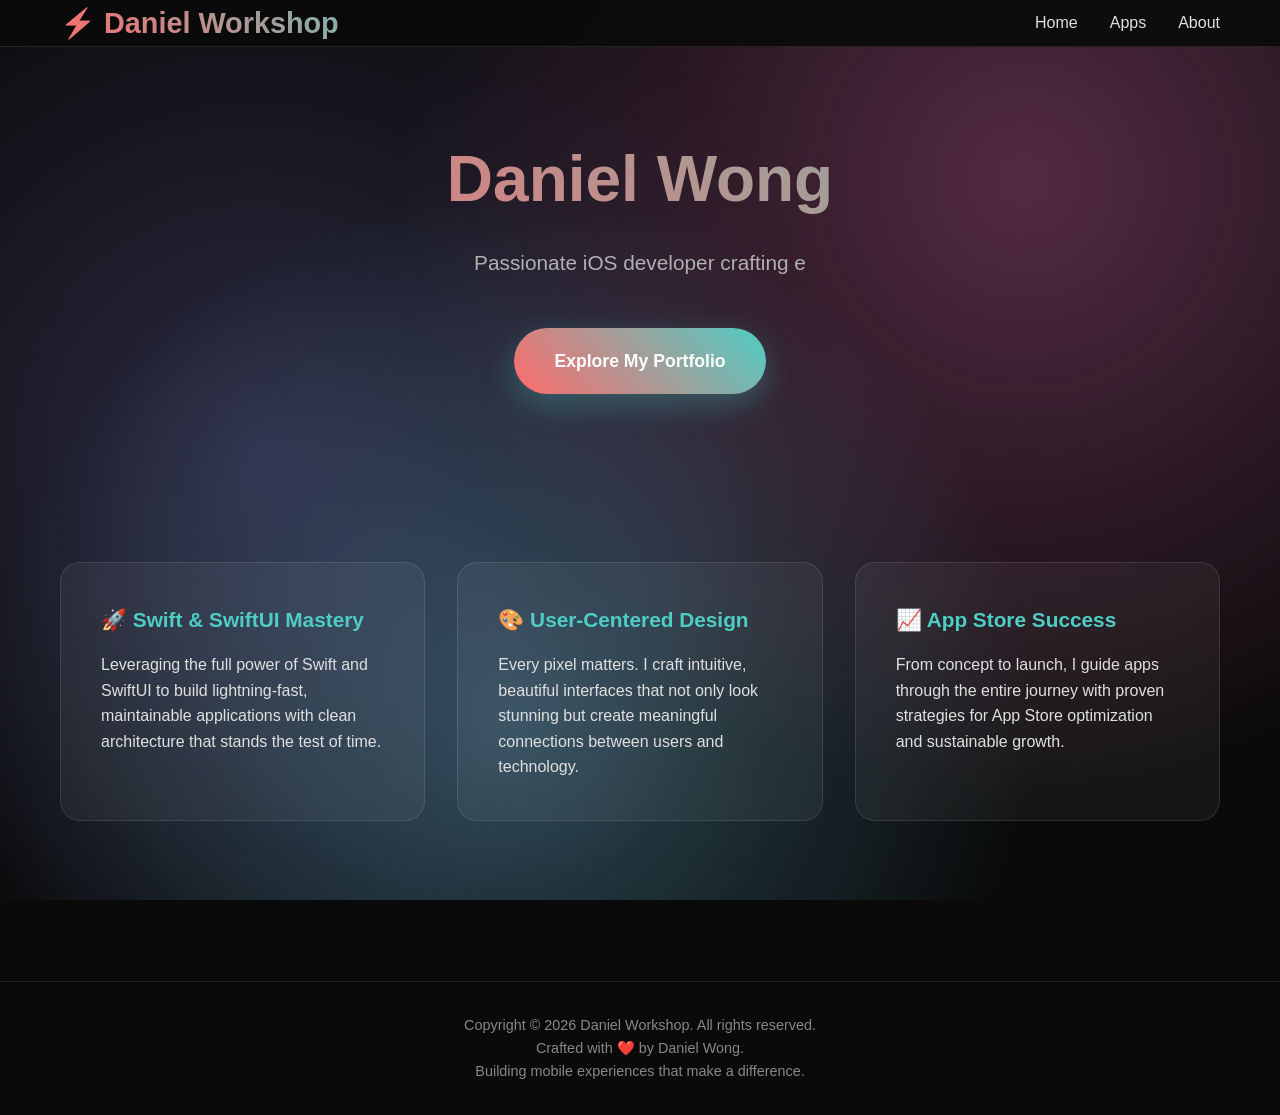
==== index.html @ 65a8390e "Minor changed." ====
<!DOCTYPE html>
<html lang="en">
<head>
    <meta charset="UTF-8">
    <meta name="viewport" content="width=device-width, initial-scale=1.0">
    <title>Welcome to Daniel Workshop</title>
    <meta name="description" content="Daniel Wong - Professional iOS Developer at Daniel Workshop. Creating innovative mobile applications with passion and precision. View my portfolio and get in touch for your next iOS project.">
    
    <style>
        * {
            margin: 0;
            padding: 0;
            box-sizing: border-box;
        }

        body {
            font-family: -apple-system, BlinkMacSystemFont, 'Segoe UI', Roboto, sans-serif;
            line-height: 1.6;
            color: #e0e0e0;
            background: #0a0a0a;
            overflow-x: hidden;
        }

        /* Animated background particles */
        .bg-animation {
            position: fixed;
            top: 0;
            left: 0;
            width: 100%;
            height: 100%;
            z-index: -1;
            background: radial-gradient(circle at 20% 50%, rgba(120, 119, 198, 0.3) 0%, transparent 50%),
                        radial-gradient(circle at 80% 20%, rgba(255, 119, 198, 0.3) 0%, transparent 50%),
                        radial-gradient(circle at 40% 80%, rgba(120, 219, 255, 0.3) 0%, transparent 50%);
            animation: float 6s ease-in-out infinite;
        }

        @keyframes float {
            0%, 100% { transform: translateY(0px); }
            50% { transform: translateY(-20px); }
        }

        .container {
            max-width: 1200px;
            margin: 0 auto;
            padding: 0 20px;
        }

        /* Header */
        header {
            background: rgba(10, 10, 10, 0.9);
            backdrop-filter: blur(20px);
            border-bottom: 1px solid rgba(255, 255, 255, 0.1);
            position: fixed;
            width: 100%;
            top: 0;
            z-index: 1000;
        }

        nav {
            display: flex;
            justify-content: space-between;
            align-items: center;
            padding: 1rem 0;
        }

        .logo {
            font-size: 1.8rem;
            font-weight: bold;
            background: linear-gradient(45deg, #ff6b6b, #4ecdc4, #45b7d1);
            background-size: 300%;
            background-clip: text;
            -webkit-text-fill-color: transparent;
            animation: gradient 3s ease infinite;
        }

        @keyframes gradient {
            0%, 100% { background-position: 0% 50%; }
            50% { background-position: 100% 50%; }
        }

        .nav-menu {
            display: flex;
            list-style: none;
            gap: 2rem;
        }

        .nav-menu a {
            text-decoration: none;
            color: #e0e0e0;
            font-weight: 500;
            position: relative;
            transition: all 0.3s ease;
        }

        .nav-menu a::after {
            content: '';
            position: absolute;
            bottom: -5px;
            left: 0;
            width: 0;
            height: 2px;
            background: linear-gradient(45deg, #ff6b6b, #4ecdc4);
            transition: width 0.3s ease;
        }

        .nav-menu a:hover::after {
            width: 100%;
        }

        .nav-menu a:hover {
            color: #4ecdc4;
            transform: translateY(-2px);
        }

        /* Main content */
        main {
            margin-top: 80px;
            min-height: calc(100vh - 80px);
        }

        .page {
            display: none;
            padding: 2rem 0;
        }

        .page.active {
            display: block;
            animation: fadeIn 0.6s ease-in-out;
        }

        @keyframes fadeIn {
            from { opacity: 0; transform: translateY(20px); }
            to { opacity: 1; transform: translateY(0); }
        }

        /* Home page */
        .hero {
            text-align: center;
            padding: 6rem 0;
            position: relative;
        }

        .hero h1 {
            font-size: 4rem;
            margin-bottom: 1rem;
            background: linear-gradient(45deg, #ff6b6b, #4ecdc4, #45b7d1, #96ceb4);
            background-size: 400%;
            background-clip: text;
            -webkit-text-fill-color: transparent;
            animation: gradient 4s ease infinite;
        }

        .hero p {
            font-size: 1.3rem;
            margin-bottom: 3rem;
            color: #b0b0b0;
            max-width: 600px;
            margin-left: auto;
            margin-right: auto;
        }

        .cta-button {
            display: inline-block;
            background: linear-gradient(45deg, #ff6b6b, #4ecdc4);
            color: white;
            padding: 1.2rem 2.5rem;
            text-decoration: none;
            border-radius: 50px;
            font-weight: bold;
            font-size: 1.1rem;
            transition: all 0.4s ease;
            box-shadow: 0 10px 30px rgba(78, 205, 196, 0.3);
            position: relative;
            overflow: hidden;
        }

        .cta-button::before {
            content: '';
            position: absolute;
            top: 0;
            left: -100%;
            width: 100%;
            height: 100%;
            background: linear-gradient(90deg, transparent, rgba(255, 255, 255, 0.2), transparent);
            transition: left 0.6s ease;
        }

        .cta-button:hover::before {
            left: 100%;
        }

        .cta-button:hover {
            transform: translateY(-3px);
            box-shadow: 0 15px 40px rgba(78, 205, 196, 0.4);
        }

        /* Cards */
        .card-grid {
            display: grid;
            grid-template-columns: repeat(auto-fit, minmax(320px, 1fr));
            gap: 2rem;
            margin: 4rem 0;
        }

        .card {
            background: rgba(255, 255, 255, 0.05);
            backdrop-filter: blur(10px);
            border: 1px solid rgba(255, 255, 255, 0.1);
            border-radius: 20px;
            padding: 2.5rem;
            transition: all 0.4s ease;
            position: relative;
            overflow: hidden;
        }

        .card::before {
            content: '';
            position: absolute;
            top: 0;
            left: 0;
            width: 100%;
            height: 100%;
            background: linear-gradient(45deg, rgba(255, 107, 107, 0.1), rgba(78, 205, 196, 0.1));
            opacity: 0;
            transition: opacity 0.4s ease;
        }

        .card:hover::before {
            opacity: 1;
        }

        .card:hover {
            transform: translateY(-10px);
            border-color: rgba(78, 205, 196, 0.3);
            box-shadow: 0 20px 40px rgba(0, 0, 0, 0.3);
        }

        .card h3 {
            color: #4ecdc4;
            margin-bottom: 1rem;
            font-size: 1.3rem;
            position: relative;
            z-index: 1;
        }

        .card p {
            position: relative;
            z-index: 1;
        }

        /* Apps page */
        .apps-header {
            text-align: center;
            margin-bottom: 3rem;
        }

        .apps-header h2 {
            font-size: 3rem;
            background: linear-gradient(45deg, #ff6b6b, #4ecdc4);
            background-clip: text;
            -webkit-text-fill-color: transparent;
            margin-bottom: 1rem;
        }

        .app-card {
            background: rgba(255, 255, 255, 0.05);
            backdrop-filter: blur(10px);
            border: 1px solid rgba(255, 255, 255, 0.1);
            border-radius: 25px;
            padding: 2.5rem;
            margin: 2rem 0;
            display: flex;
            gap: 2rem;
            align-items: center;
            transition: all 0.4s ease;
            position: relative;
            overflow: hidden;
        }

        .app-card::before {
            content: '';
            position: absolute;
            top: 0;
            left: -100%;
            width: 100%;
            height: 100%;
            background: linear-gradient(90deg, transparent, rgba(78, 205, 196, 0.1), transparent);
            transition: left 0.8s ease;
        }

        .app-card:hover::before {
            left: 100%;
        }

        .app-card:hover {
            transform: translateX(10px);
            border-color: rgba(78, 205, 196, 0.3);
            box-shadow: 0 15px 30px rgba(0, 0, 0, 0.3);
        }

        .app-icon {
            width: 90px;
            height: 90px;
            border-radius: 25px;
            display: flex;
            align-items: center;
            justify-content: center;
            flex-shrink: 0;
            position: relative;
            z-index: 1;
            overflow: hidden;
            box-shadow: 0 4px 20px rgba(0, 0, 0, 0.3);
        }

        .app-icon img {
            width: 100%;
            height: 100%;
            object-fit: cover;
            border-radius: 25px;
        }

        .app-icon.placeholder {
            background: linear-gradient(135deg, #ff6b6b, #4ecdc4);
            color: white;
            font-size: 2.5rem;
        }

        .app-info {
            position: relative;
            z-index: 1;
        }

        .app-info h3 {
            color: #4ecdc4;
            margin-bottom: 0.8rem;
            font-size: 1.4rem;
        }

        .app-store-button {
            display: inline-block;
            background: linear-gradient(45deg, #333, #555);
            color: white;
            padding: 0.8rem 1.5rem;
            text-decoration: none;
            border-radius: 15px;
            margin-top: 1rem;
            font-size: 0.95rem;
            transition: all 0.3s ease;
        }

        .app-store-button:hover {
            background: linear-gradient(45deg, #555, #777);
            transform: translateY(-2px);
        }

        /* About page */
        .about-content {
            background: rgba(255, 255, 255, 0.05);
            backdrop-filter: blur(10px);
            border: 1px solid rgba(255, 255, 255, 0.1);
            border-radius: 25px;
            padding: 3.5rem;
            margin: 2rem 0;
            position: relative;
            overflow: hidden;
        }

        .about-content::before {
            content: '';
            position: absolute;
            top: 0;
            left: 0;
            width: 100%;
            height: 100%;
            background: linear-gradient(45deg, rgba(255, 107, 107, 0.05), rgba(78, 205, 196, 0.05));
        }

        .about-content > * {
            position: relative;
            z-index: 1;
        }

        .about-content h2 {
            color: #4ecdc4;
            margin-bottom: 2rem;
            font-size: 2.5rem;
        }

        .about-content p {
            font-size: 1.1rem;
            line-height: 1.8;
            margin-bottom: 2rem;
            color: #d0d0d0;
        }

        .skills {
            display: flex;
            flex-wrap: wrap;
            gap: 1rem;
            margin: 2rem 0;
        }

        .skill-tag {
            background: linear-gradient(45deg, #ff6b6b, #4ecdc4);
            color: white;
            padding: 0.7rem 1.5rem;
            border-radius: 25px;
            font-size: 0.95rem;
            font-weight: 500;
            transition: all 0.3s ease;
        }

        .skill-tag:hover {
            transform: translateY(-3px);
            box-shadow: 0 5px 15px rgba(78, 205, 196, 0.3);
        }

        /* Footer */
        footer {
            background: rgba(10, 10, 10, 0.9);
            backdrop-filter: blur(20px);
            border-top: 1px solid rgba(255, 255, 255, 0.1);
            padding: 2rem 0;
            margin-top: 4rem;
            text-align: center;
        }

        .footer-content {
            color: #888;
            font-size: 0.9rem;
        }

        .footer-content a {
            color: #4ecdc4;
            text-decoration: none;
            transition: color 0.3s ease;
        }

        .footer-content a:hover {
            color: #ff6b6b;
        }
        .mobile-menu-btn {
            display: none;
            background: none;
            border: none;
            color: #e0e0e0;
            font-size: 1.8rem;
            cursor: pointer;
            transition: color 0.3s ease;
        }

        .mobile-menu-btn:hover {
            color: #4ecdc4;
        }

        /* Responsive design */
        @media (max-width: 768px) {
            .mobile-menu-btn {
                display: block;
            }

            .nav-menu {
                display: none;
                position: absolute;
                top: 100%;
                left: 0;
                right: 0;
                background: rgba(10, 10, 10, 0.95);
                backdrop-filter: blur(20px);
                border-top: 1px solid rgba(255, 255, 255, 0.1);
                flex-direction: column;
                padding: 2rem 1rem;
                gap: 1.5rem;
            }

            .nav-menu.active {
                display: flex;
            }

            .hero h1 {
                font-size: 2.8rem;
            }

            .hero p {
                font-size: 1.1rem;
                padding: 0 1rem;
            }

            .app-card {
                flex-direction: column;
                text-align: center;
            }

            .card-grid {
                grid-template-columns: 1fr;
            }

            .apps-header h2 {
                font-size: 2.2rem;
            }

            .about-content,
            .contact-form {
                padding: 2rem;
            }
        }

        /* Scroll effects */
        .scroll-reveal {
            opacity: 0;
            transform: translateY(50px);
            transition: all 0.8s ease;
        }

        .scroll-reveal.revealed {
            opacity: 1;
            transform: translateY(0);
        }
    </style>
</head>
<body>
    <div class="bg-animation"></div>
    
    <header>
        <nav class="container">
            <div class="logo">⚡ Daniel Workshop</div>
            <ul class="nav-menu" id="navMenu">
                <li><a href="#" onclick="showPage('home')">Home</a></li>
                <li><a href="#" onclick="showPage('apps')">Apps</a></li>
                <li><a href="#" onclick="showPage('about')">About</a></li>
            </ul>
            <button class="mobile-menu-btn" onclick="toggleMobileMenu()">☰</button>
        </nav>
    </header>

    <main class="container">
        <!-- Home Page -->
        <div id="home" class="page active">
            <section class="hero">
                <h1>Daniel Wong</h1>
                <p>Passionate iOS developer crafting extraordinary mobile experiences that solve real-world problems and delight users around the globe.</p>
                <a href="#" onclick="showPage('apps')" class="cta-button">Explore My Portfolio</a>
            </section>

            <div class="card-grid">
                <div class="card scroll-reveal">
                    <h3>🚀 Swift & SwiftUI Mastery</h3>
                    <p>Leveraging the full power of Swift and SwiftUI to build lightning-fast, maintainable applications with clean architecture that stands the test of time.</p>
                </div>
                <div class="card scroll-reveal">
                    <h3>🎨 User-Centered Design</h3>
                    <p>Every pixel matters. I craft intuitive, beautiful interfaces that not only look stunning but create meaningful connections between users and technology.</p>
                </div>
                <div class="card scroll-reveal">
                    <h3>📈 App Store Success</h3>
                    <p>From concept to launch, I guide apps through the entire journey with proven strategies for App Store optimization and sustainable growth.</p>
                </div>
            </div>
        </div>

        <!-- Apps Page -->
        <div id="apps" class="page">
            <div class="apps-header">
                <br>
                <h2>My Apps</h2>
                <p style="color: #b0b0b0; font-size: 1.2rem;">A collection of mobile solutions crafted with love and precision</p>
            </div>
            
            <div class="app-card scroll-reveal">
                <div class="app-icon">
                    <img src="icons/mobile-pos.png" alt="Mobile POS App Icon" onerror="this.parentElement.classList.add('placeholder'); this.style.display='none'; this.parentElement.innerHTML+='📝';">
                </div>
                <div class="app-info">
                    <h3>Mobile POS (Small Business)</h3>
                    <p>A simple and easy-to-use checkout system on smartphones.</p>
                    <br>
                    <a href="https://apps.apple.com/us/app/mobile-pos-small-business/id1629359650" target="_blank" style="display: inline-block; overflow: hidden; border-radius: 13px; width: 250px; height: 83px;"><img src="https://tools.applemediaservices.com/api/badges/download-on-the-app-store/black/en-us?size=250x83&amp;releaseDate=1655164800&h=6b5999e8713f6e64b6dd9ee1db7d00d0" alt="Download on the App Store" style="border-radius: 13px; width: 200; height: 66px;"></a>
                </div>
            </div>

            <div class="app-card scroll-reveal">
                <div class="app-icon">
                    <img src="icons/expenses-records.png" alt="Expenses Records App Icon" onerror="this.parentElement.classList.add('placeholder'); this.style.display='none'; this.parentElement.innerHTML+='📝';">
                </div>
                <div class="app-info">
                    <h3>Expenses Records</h3>
                    <p>An optimized application for personal expenses management.</p>
                    <br>
                    <a href="https://apps.apple.com/us/app/expenses-records/id6499447386" target="_blank" style="display: inline-block; overflow: hidden; border-radius: 13px; width: 250px; height: 83px;"><img src="https://tools.applemediaservices.com/api/badges/download-on-the-app-store/black/en-us?size=250x83&amp;releaseDate=1655164800&h=6b5999e8713f6e64b6dd9ee1db7d00d0" alt="Download on the App Store" style="border-radius: 13px; width: 200; height: 66px;"></a>
                </div>
            </div>

            <div class="app-card scroll-reveal">
                <div class="app-icon">
                    <img src="icons/groceries-shopping-list.png" alt="Groceries Shopping List App Icon" onerror="this.parentElement.classList.add('placeholder'); this.style.display='none'; this.parentElement.innerHTML+='📝';">
                </div>
                <div class="app-info">
                    <h3>Groceries: Shopping List</h3>
                    <p>Stay on top of your grocery runs with ease! Easily manage your grocery shopping with a clean, clutter-free experience.</p>
                    <br>
                    <a href="https://apps.apple.com/us/app/groceries-shopping-list/id6748971592" target="_blank" style="display: inline-block; overflow: hidden; border-radius: 13px; width: 250px; height: 83px;"><img src="https://tools.applemediaservices.com/api/badges/download-on-the-app-store/black/en-us?size=250x83&amp;releaseDate=1655164800&h=6b5999e8713f6e64b6dd9ee1db7d00d0" alt="Download on the App Store" style="border-radius: 13px; width: 200; height: 66px;"></a>
                </div>
            </div>
            <div class="app-card scroll-reveal">
                <div class="app-icon">
                    <img src="icons/tips-and-split.png" alt="Tip & Split App Icon" onerror="this.parentElement.classList.add('placeholder'); this.style.display='none'; this.parentElement.innerHTML+='📝';">
                </div>
                <div class="app-info">
                    <h3>Tips & Split</h3>
                    <p>The quickest and easiest way to decide how much the tip will be and how much each party will split.</p>
                    <br>
                    <a href="https://apps.apple.com/us/app/tips-split/id6748927930" target="_blank" style="display: inline-block; overflow: hidden; border-radius: 13px; width: 250px; height: 83px;"><img src="https://tools.applemediaservices.com/api/badges/download-on-the-app-store/black/en-us?size=250x83&amp;releaseDate=1655164800&h=6b5999e8713f6e64b6dd9ee1db7d00d0" alt="Download on the App Store" style="border-radius: 13px; width: 200; height: 66px;"></a>
                </div>
            </div>
        </div>

        <!-- About Page -->
        <div id="about" class="page">
            <div class="about-content scroll-reveal">
                <h2>About Daniel</h2>
                <p>
                    I'm Daniel Wong, founder of Daniel Workshop, where I craft iOS applications guided by a simple philosophy: technology should feel human.
                </p>
                
                <p>
                    In a world of feature-bloated apps and dark patterns, I choose a different path. Every line of code I write serves a purpose, every interface element earns its place, and every user interaction is designed to feel natural and delightful.
                </p>

                <p>
                    My journey began many years ago with a fascination for the intersection of beautiful design and powerful functionality. What started as curiosity has evolved into a deep commitment to creating apps that respect your time, understand your needs, and enhance your daily life without getting in the way.
                </p>

                <p>
                    I believe the best technology is invisible - it works so well you forget it's there. That's the standard I hold myself to with every project at Daniel Workshop.
                </p>

                <h3 style="color: #4ecdc4; margin-bottom: 1.5rem; font-size: 1.8rem;">My Technical Toolkit</h3>
                <div class="skills">
                    <span class="skill-tag">Xcode</span>
                    <span class="skill-tag">Swift</span>
                    <span class="skill-tag">SwiftUI</span>
                    <span class="skill-tag">SwiftData</span>
                    <span class="skill-tag">SwiftLint</span>
                    <span class="skill-tag">Objective-C</span>
                    <span class="skill-tag">UIKit</span>
                    <span class="skill-tag">Core Data</span>
                    <span class="skill-tag">CloudKit</span>
                    <span class="skill-tag">Combine</span>
                    <span class="skill-tag">StoreKit</span>
                    <span class="skill-tag">SQL</span>
                    <span class="skill-tag">JSON</span>
                    <span class="skill-tag">RESTful APIs</span>
                </div>

                <div style="margin-top: 3rem; padding-top: 2rem; border-top: 1px solid rgba(255, 255, 255, 0.1);">
                    <h3 style="color: #4ecdc4; margin-bottom: 1.5rem; font-size: 1.8rem;">Let's Connect</h3>
                    <p style="margin-bottom: 2rem; color: #d0d0d0; font-size: 1.1rem;">
                        Have an app idea that could change the world? Or maybe just make someone's day a little brighter? I'd love to hear about it and explore how Daniel Workshop can bring your vision to life.
                    </p>
                    
                    <!--
                    <div style="display: grid; grid-template-columns: repeat(auto-fit, minmax(250px, 1fr)); gap: 1.5rem; margin-bottom: 2rem;">
                        <div style="text-align: center;">
                            <p style="color: #4ecdc4; font-weight: 600; margin-bottom: 0.5rem;">📧 Email</p>
                            <p><a href="mailto:daniel@danielworkshop.com" style="color: #e0e0e0; text-decoration: none;">daniel@danielworkshop.com</a></p>
                        </div>
                        <div style="text-align: center;">
                            <p style="color: #4ecdc4; font-weight: 600; margin-bottom: 0.5rem;">💼 LinkedIn</p>
                            <p><a href="https://linkedin.com/in/danielwong-ios" target="_blank" style="color: #e0e0e0; text-decoration: none;">linkedin.com/in/danielwong-ios</a></p>
                        </div>
                        <div style="text-align: center;">
                            <p style="color: #4ecdc4; font-weight: 600; margin-bottom: 0.5rem;">⚡ GitHub</p>
                            <p><a href="https://github.com/danielworkshop" target="_blank" style="color: #e0e0e0; text-decoration: none;">github.com/danielworkshop</a></p>
                        </div>
                    </div>
                    -->

                    <div style="text-align: center;">
                        <a href="mailto:info@danielworkshop.com" class="cta-button" style="text-decoration: none; margin: 1rem 0;">Get In Touch</a>
                        <p style="margin-top: 1rem; color: #888; font-size: 0.9rem;">Usually respond within 24 hours • Available for exciting new projects</p>
                    </div>
                </div>
            </div>
        </div>


    </main>

    <footer>
        <div class="container">
            <div class="footer-content">
                <p>Copyright &copy; <span id="currentYear"></span> Daniel Workshop. All rights reserved.</p>
                <p>Crafted with ❤️ by Daniel Wong.</p>
                <p>Building mobile experiences that make a difference.</p>
            </div>
        </div>
    </footer>

    <script>
        // Navigation functionality
        function showPage(pageId) {
            const pages = document.querySelectorAll('.page');
            pages.forEach(page => page.classList.remove('active'));
            
            document.getElementById(pageId).classList.add('active');
            document.getElementById('navMenu').classList.remove('active');
            
            window.scrollTo(0, 0);
            
            // Trigger scroll reveal animations
            setTimeout(() => {
                revealElements();
            }, 100);
        }

        function toggleMobileMenu() {
            const navMenu = document.getElementById('navMenu');
            navMenu.classList.toggle('active');
        }

        // Scroll reveal animations
        function revealElements() {
            const reveals = document.querySelectorAll('.scroll-reveal');
            reveals.forEach((element, index) => {
                setTimeout(() => {
                    element.classList.add('revealed');
                }, index * 200);
            });
        }

        // Initialize on page load
        window.addEventListener('load', function() {
            // Set current year in footer
            document.getElementById('currentYear').textContent = new Date().getFullYear();
            
            // Reveal initial elements
            revealElements();
        });

        // Close mobile menu when clicking outside
        document.addEventListener('click', function(event) {
            const navMenu = document.getElementById('navMenu');
            const mobileBtn = document.querySelector('.mobile-menu-btn');
            
            if (!navMenu.contains(event.target) && !mobileBtn.contains(event.target)) {
                navMenu.classList.remove('active');
            }
        });

        // Smooth hover effects for cards
        document.addEventListener('DOMContentLoaded', function() {
            const cards = document.querySelectorAll('.card, .app-card');
            cards.forEach(card => {
                card.addEventListener('mouseenter', function() {
                    this.style.transform = 'translateY(-10px) scale(1.02)';
                });
                
                card.addEventListener('mouseleave', function() {
                    this.style.transform = 'translateY(0) scale(1)';
                });
            });
        });

        // Add typing effect to hero text
        function typeWriter(element, text, speed = 100) {
            let i = 0;
            element.innerHTML = '';
            
            function type() {
                if (i < text.length) {
                    element.innerHTML += text.charAt(i);
                    i++;
                    setTimeout(type, speed);
                }
            }
            type();
        }

        // Initialize typing effect on page load
        setTimeout(() => {
            const heroP = document.querySelector('.hero p');
            if (heroP) {
                const originalText = heroP.textContent;
                typeWriter(heroP, originalText, 30);
            }
        }, 1000);
    </script>
</body>
</html>
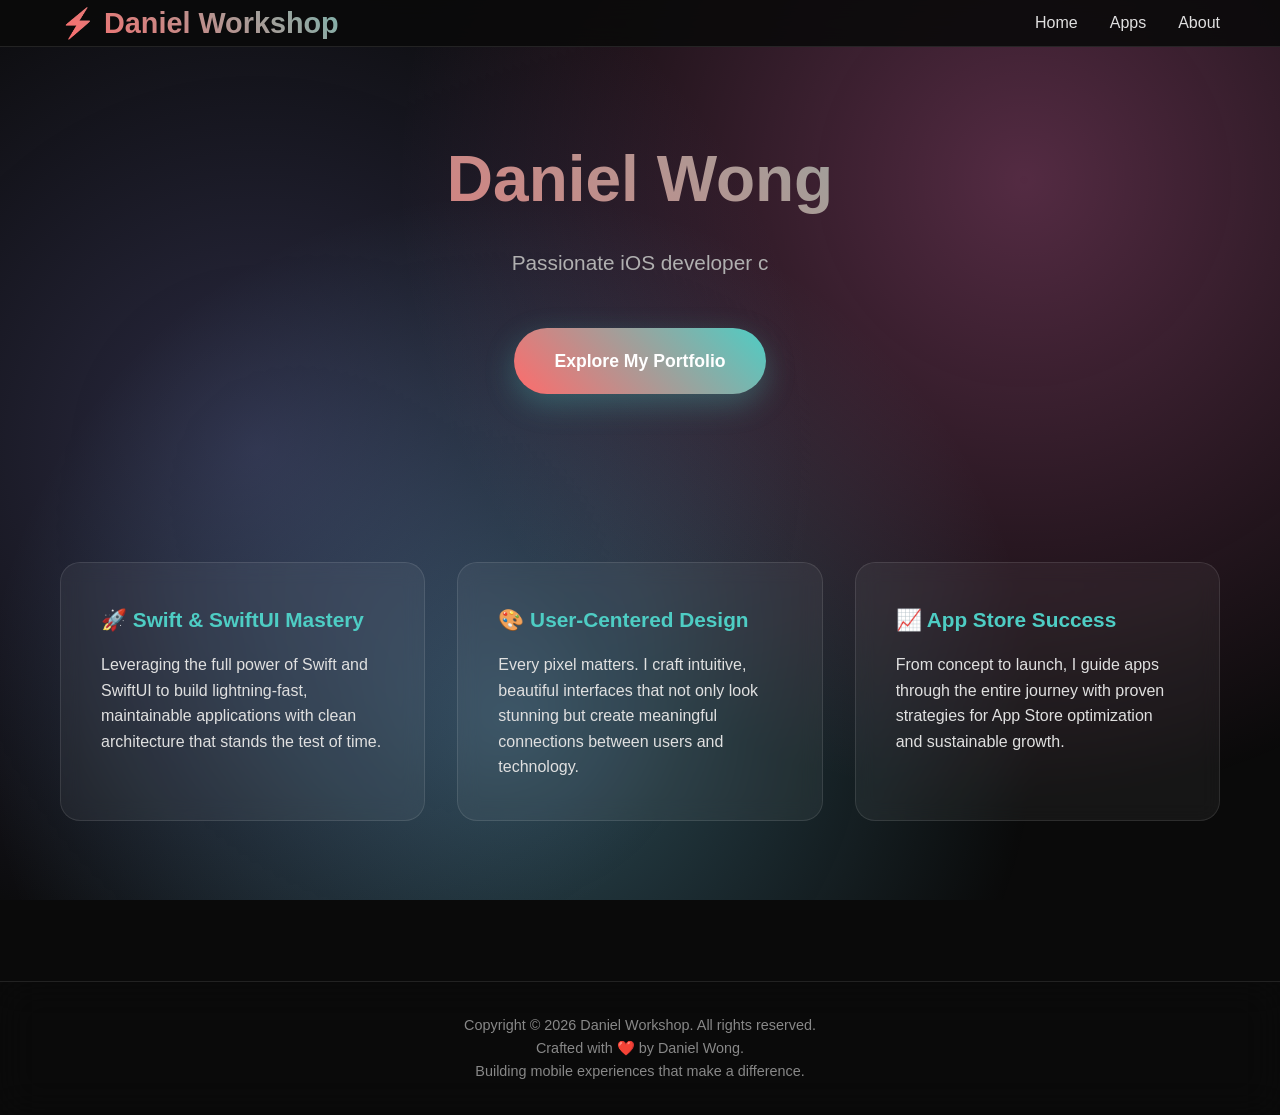
==== commit dc4979fd: "Show ads." ====
--- a/index.html
+++ b/index.html
@@ -6,6 +6,9 @@
     <title>Welcome to Daniel Workshop</title>
     <meta name="description" content="Daniel Wong - Professional iOS Developer at Daniel Workshop. Creating innovative mobile applications with passion and precision. View my portfolio and get in touch for your next iOS project.">
     
+    <!-- Google AdSense -->
+    <script async src="https://pagead2.googlesyndication.com/pagead/js/adsbygoogle.js?client=ca-pub-9435797061025606" crossorigin="anonymous"></script>
+    <script> (adsbygoogle = window.adsbygoogle || []).push({}); </script>
     <style>
         * {
             margin: 0;
@@ -543,6 +546,18 @@
                 <a href="#" onclick="showPage('apps')" class="cta-button">Explore My Portfolio</a>
             </section>
 
+            <!-- Home -->
+             <div class="ad-container">
+                <div class="ad-banner">
+                    <ins class="adsbygoogle"
+                        style="display:block"
+                        data-ad-client="ca-pub-9435797061025606"
+                        data-ad-slot="2529651605"
+                        data-ad-format="auto"
+                        data-full-width-responsive="true"></ins>
+                </div>
+            </div>
+
             <div class="card-grid">
                 <div class="card scroll-reveal">
                     <h3>🚀 Swift & SwiftUI Mastery</h3>
@@ -564,7 +579,7 @@
             <div class="apps-header">
                 <br>
                 <h2>My Apps</h2>
-                <p style="color: #b0b0b0; font-size: 1.2rem;">A collection of mobile solutions crafted with love and precision</p>
+                <p style="color: #b0b0b0; font-size: 1.2rem;">A collection of mobile solutions crafted with love and precision.</p>
             </div>
             
             <div class="app-card scroll-reveal">
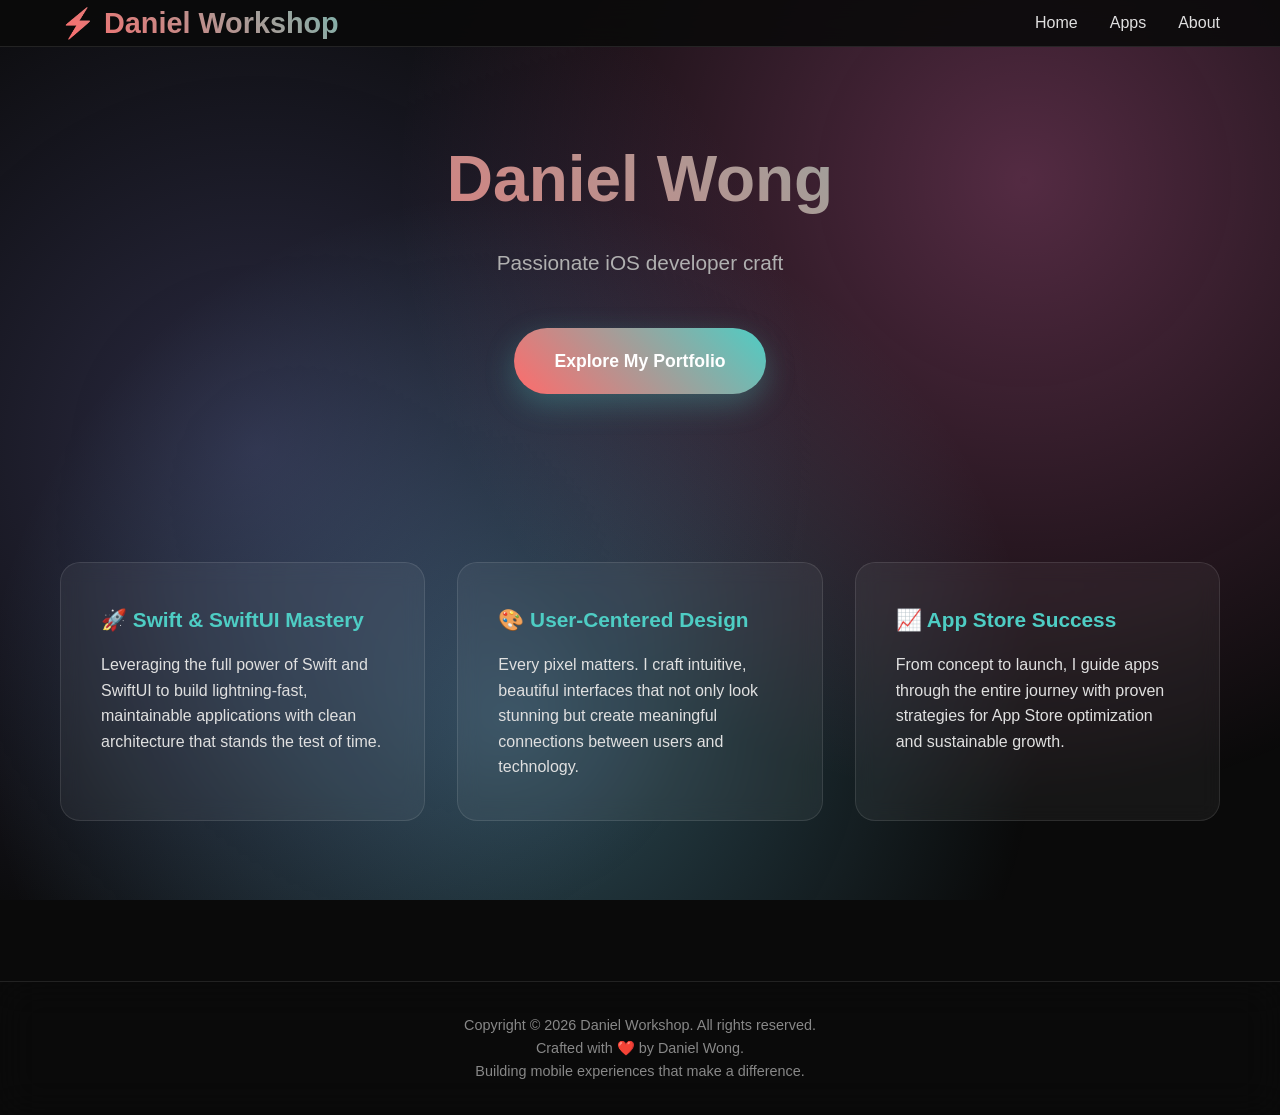
==== commit 45266e2f: "Minor changed." ====
--- a/index.html
+++ b/index.html
@@ -8,7 +8,7 @@
     
     <!-- Google AdSense -->
     <script async src="https://pagead2.googlesyndication.com/pagead/js/adsbygoogle.js?client=ca-pub-9435797061025606" crossorigin="anonymous"></script>
-    <script> (adsbygoogle = window.adsbygoogle || []).push({}); </script>
+
     <style>
         * {
             margin: 0;
@@ -801,5 +801,10 @@
             }
         }, 1000);
     </script>
+
+    <!-- Initialize Google AdSense -->
+    <script>
+        (adsbygoogle = window.adsbygoogle || []).push({});
+    </script>
 </body>
 </html>
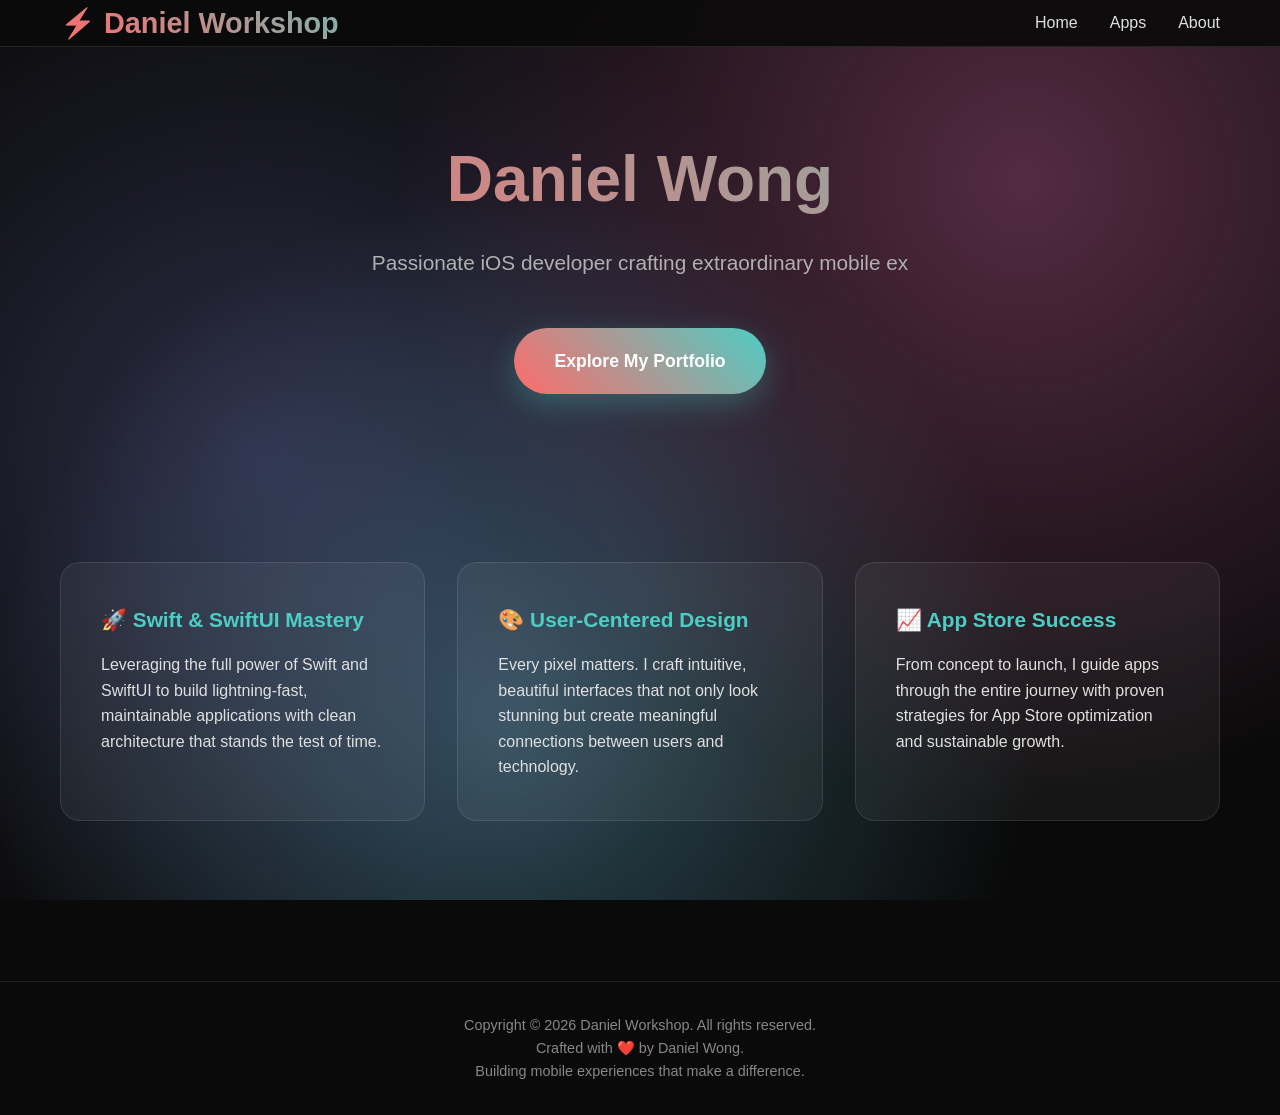
==== commit cecf0d81: "Add ads to Apps page." ====
--- a/index.html
+++ b/index.html
@@ -554,7 +554,8 @@
                         data-ad-client="ca-pub-9435797061025606"
                         data-ad-slot="2529651605"
                         data-ad-format="auto"
-                        data-full-width-responsive="true"></ins>
+                        data-full-width-responsive="true">
+                    </ins>
                 </div>
             </div>
 
@@ -591,6 +592,19 @@
                     <p>A simple and easy-to-use checkout system on smartphones.</p>
                     <br>
                     <a href="https://apps.apple.com/us/app/mobile-pos-small-business/id1629359650" target="_blank" style="display: inline-block; overflow: hidden; border-radius: 13px; width: 250px; height: 83px;"><img src="https://tools.applemediaservices.com/api/badges/download-on-the-app-store/black/en-us?size=250x83&amp;releaseDate=1655164800&h=6b5999e8713f6e64b6dd9ee1db7d00d0" alt="Download on the App Store" style="border-radius: 13px; width: 200; height: 66px;"></a>
+                </div>
+            </div>
+
+            <!-- Apps -->
+            <div class="ad-container">
+                <div class="ad-banner">
+                    <ins class="adsbygoogle"
+                        style="display:block"
+                        data-ad-client="ca-pub-9435797061025606"
+                        data-ad-slot="7617600407"
+                        data-ad-format="auto"
+                        data-full-width-responsive="true">
+                    </ins>
                 </div>
             </div>
 
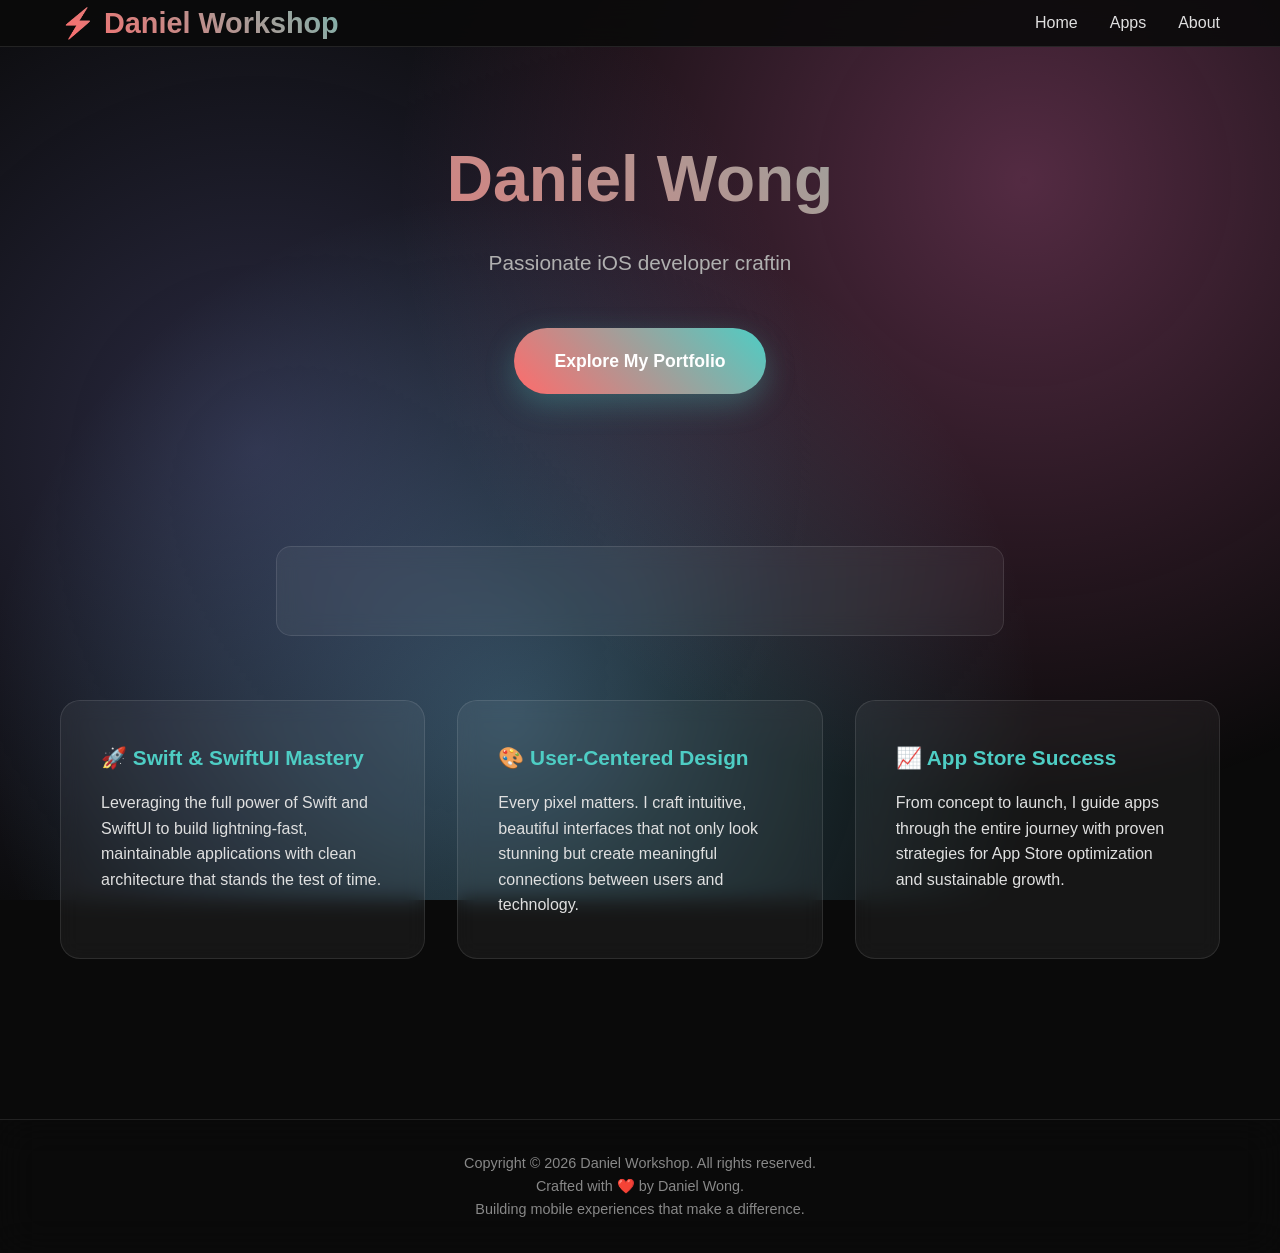
==== commit 40e58082: "Minor changed." ====
--- a/index.html
+++ b/index.html
@@ -519,6 +519,28 @@
         .scroll-reveal.revealed {
             opacity: 1;
             transform: translateY(0);
+        }
+
+        /* AdMob Ad Containers */
+        .ad-container {
+            margin: 3rem 0;
+            text-align: center;
+        }
+
+        .ad-banner {
+            background: rgba(255, 255, 255, 0.05);
+            border: 1px solid rgba(255, 255, 255, 0.1);
+            border-radius: 15px;
+            padding: 1rem;
+            margin: 1rem auto;
+            max-width: 728px;
+            height: 90px;
+            display: flex;
+            align-items: center;
+            justify-content: center;
+            color: rgba(255, 255, 255, 0.5);
+            font-size: 0.9rem;
+            backdrop-filter: blur(10px);
         }
     </style>
 </head>
@@ -550,11 +572,9 @@
              <div class="ad-container">
                 <div class="ad-banner">
                     <ins class="adsbygoogle"
-                        style="display:block"
+                        style="display:inline-block;width:728px;height:90px"
                         data-ad-client="ca-pub-9435797061025606"
-                        data-ad-slot="2529651605"
-                        data-ad-format="auto"
-                        data-full-width-responsive="true">
+                        data-ad-slot="2529651605">
                     </ins>
                 </div>
             </div>
@@ -599,11 +619,9 @@
             <div class="ad-container">
                 <div class="ad-banner">
                     <ins class="adsbygoogle"
-                        style="display:block"
+                        style="display:inline-block;width:728px;height:90px"
                         data-ad-client="ca-pub-9435797061025606"
-                        data-ad-slot="7617600407"
-                        data-ad-format="auto"
-                        data-full-width-responsive="true">
+                        data-ad-slot="7617600407">
                     </ins>
                 </div>
             </div>
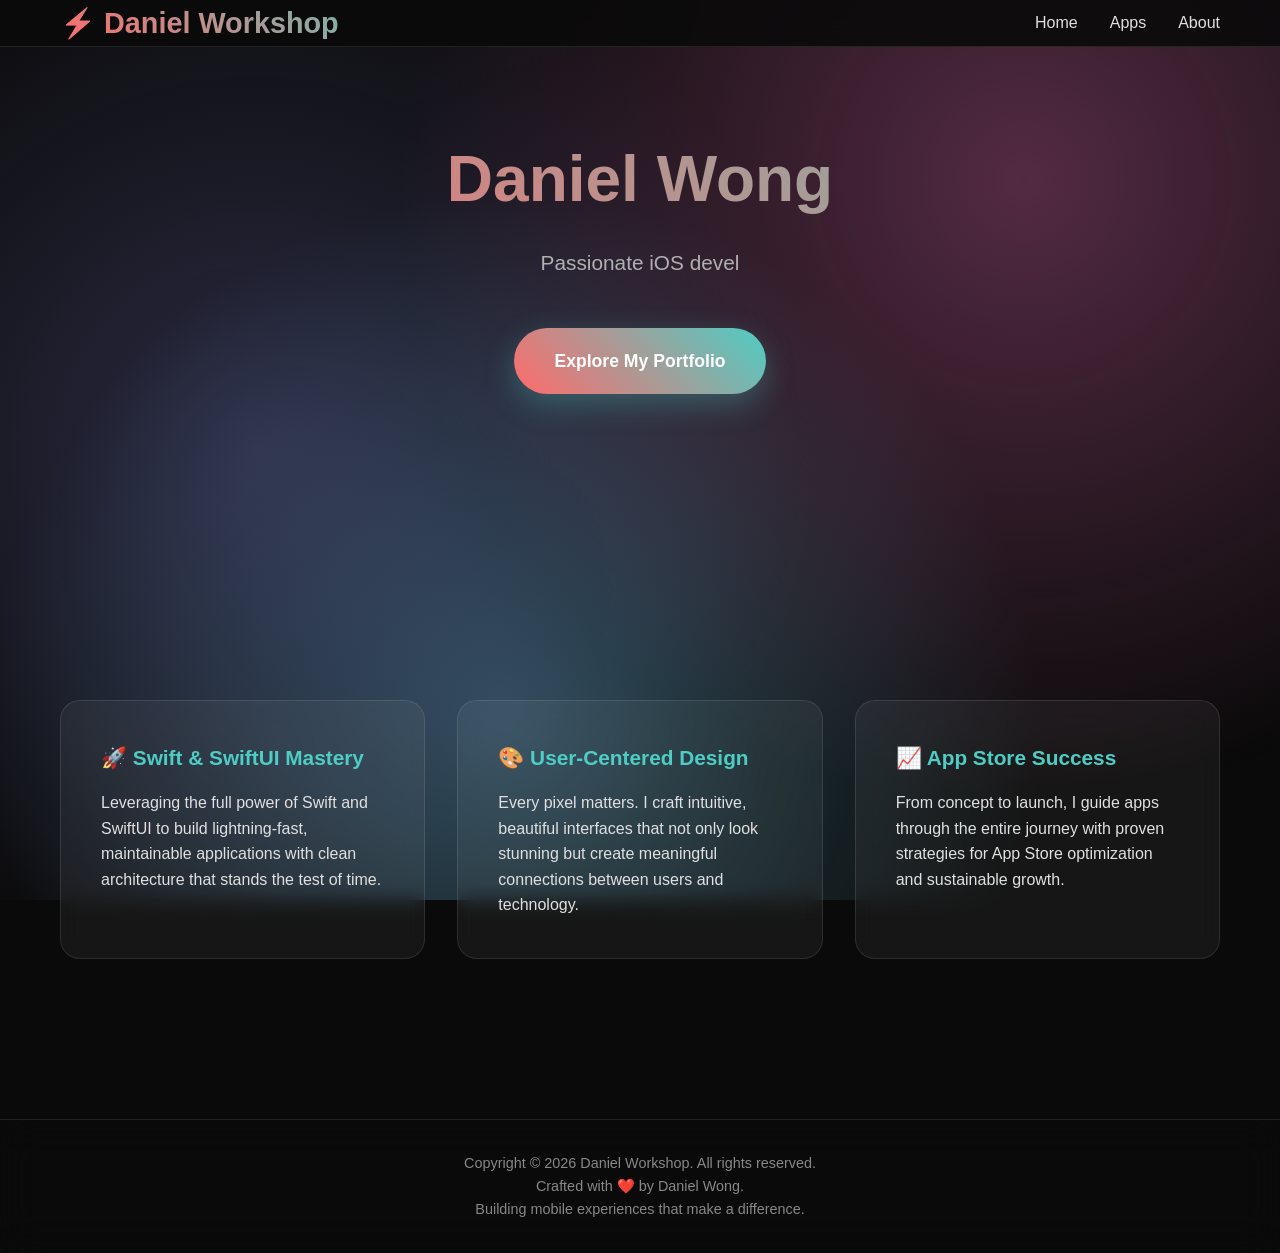
==== commit f6c3cac3: "Minor changed." ====
--- a/index.html
+++ b/index.html
@@ -521,26 +521,48 @@
             transform: translateY(0);
         }
 
-        /* AdMob Ad Containers */
+        /* AdMob Responsive Ad Containers */
         .ad-container {
             margin: 3rem 0;
             text-align: center;
         }
 
         .ad-banner {
-            background: rgba(255, 255, 255, 0.05);
-            border: 1px solid rgba(255, 255, 255, 0.1);
-            border-radius: 15px;
+            background: var(--light-gray);
+            border: 1px solid var(--border-color);
+            border-radius: 8px;
             padding: 1rem;
-            margin: 1rem auto;
-            max-width: 728px;
-            height: 90px;
+            margin: 2rem auto;
+            min-height: 90px;
             display: flex;
             align-items: center;
             justify-content: center;
-            color: rgba(255, 255, 255, 0.5);
+            color: var(--text-light);
             font-size: 0.9rem;
-            backdrop-filter: blur(10px);
+            width: 100%;
+            max-width: 100%;
+        }
+
+        /* Responsive Ad Sizes */
+        @media (min-width: 768px) {
+            .ad-banner {
+                max-width: 728px;
+                min-height: 90px;
+            }
+        }
+
+        @media (max-width: 767px) {
+            .ad-banner {
+                max-width: 320px;
+                min-height: 50px;
+            }
+        }
+
+        @media (max-width: 480px) {
+            .ad-banner {
+                max-width: 300px;
+                min-height: 50px;
+            }
         }
     </style>
 </head>
@@ -572,9 +594,11 @@
              <div class="ad-container">
                 <div class="ad-banner">
                     <ins class="adsbygoogle"
-                        style="display:inline-block;width:728px;height:90px"
+                        style="display:block"
                         data-ad-client="ca-pub-9435797061025606"
-                        data-ad-slot="2529651605">
+                        data-ad-slot="2529651605"
+                        data-ad-format="auto"
+                        data-full-width-responsive="true">
                     </ins>
                 </div>
             </div>
@@ -619,9 +643,11 @@
             <div class="ad-container">
                 <div class="ad-banner">
                     <ins class="adsbygoogle"
-                        style="display:inline-block;width:728px;height:90px"
+                        style="display:block"
                         data-ad-client="ca-pub-9435797061025606"
-                        data-ad-slot="7617600407">
+                        data-ad-slot="7617600407"
+                        data-ad-format="auto"
+                        data-full-width-responsive="true">
                     </ins>
                 </div>
             </div>
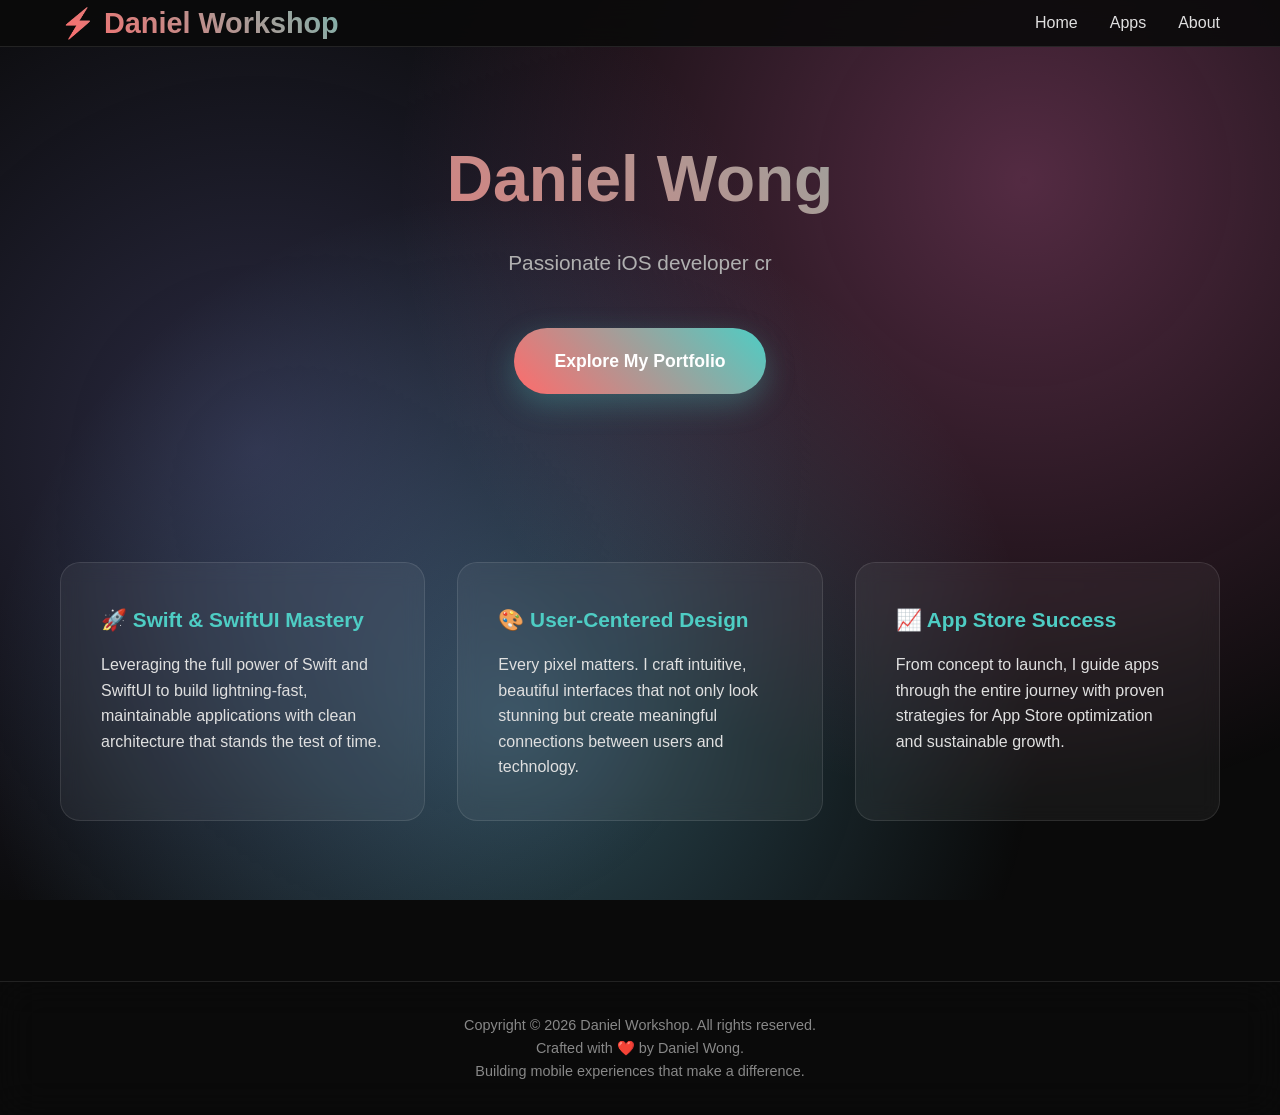
==== commit e580c04c: "Add files via upload Remove Google Ads." ====
--- a/index.html
+++ b/index.html
@@ -590,19 +590,6 @@
                 <a href="#" onclick="showPage('apps')" class="cta-button">Explore My Portfolio</a>
             </section>
 
-            <!-- Home -->
-             <div class="ad-container">
-                <div class="ad-banner">
-                    <ins class="adsbygoogle"
-                        style="display:block"
-                        data-ad-client="ca-pub-9435797061025606"
-                        data-ad-slot="2529651605"
-                        data-ad-format="auto"
-                        data-full-width-responsive="true">
-                    </ins>
-                </div>
-            </div>
-
             <div class="card-grid">
                 <div class="card scroll-reveal">
                     <h3>🚀 Swift & SwiftUI Mastery</h3>
@@ -636,19 +623,6 @@
                     <p>A simple and easy-to-use checkout system on smartphones.</p>
                     <br>
                     <a href="https://apps.apple.com/us/app/mobile-pos-small-business/id1629359650" target="_blank" style="display: inline-block; overflow: hidden; border-radius: 13px; width: 250px; height: 83px;"><img src="https://tools.applemediaservices.com/api/badges/download-on-the-app-store/black/en-us?size=250x83&amp;releaseDate=1655164800&h=6b5999e8713f6e64b6dd9ee1db7d00d0" alt="Download on the App Store" style="border-radius: 13px; width: 200; height: 66px;"></a>
-                </div>
-            </div>
-
-            <!-- Apps -->
-            <div class="ad-container">
-                <div class="ad-banner">
-                    <ins class="adsbygoogle"
-                        style="display:block"
-                        data-ad-client="ca-pub-9435797061025606"
-                        data-ad-slot="7617600407"
-                        data-ad-format="auto"
-                        data-full-width-responsive="true">
-                    </ins>
                 </div>
             </div>
 
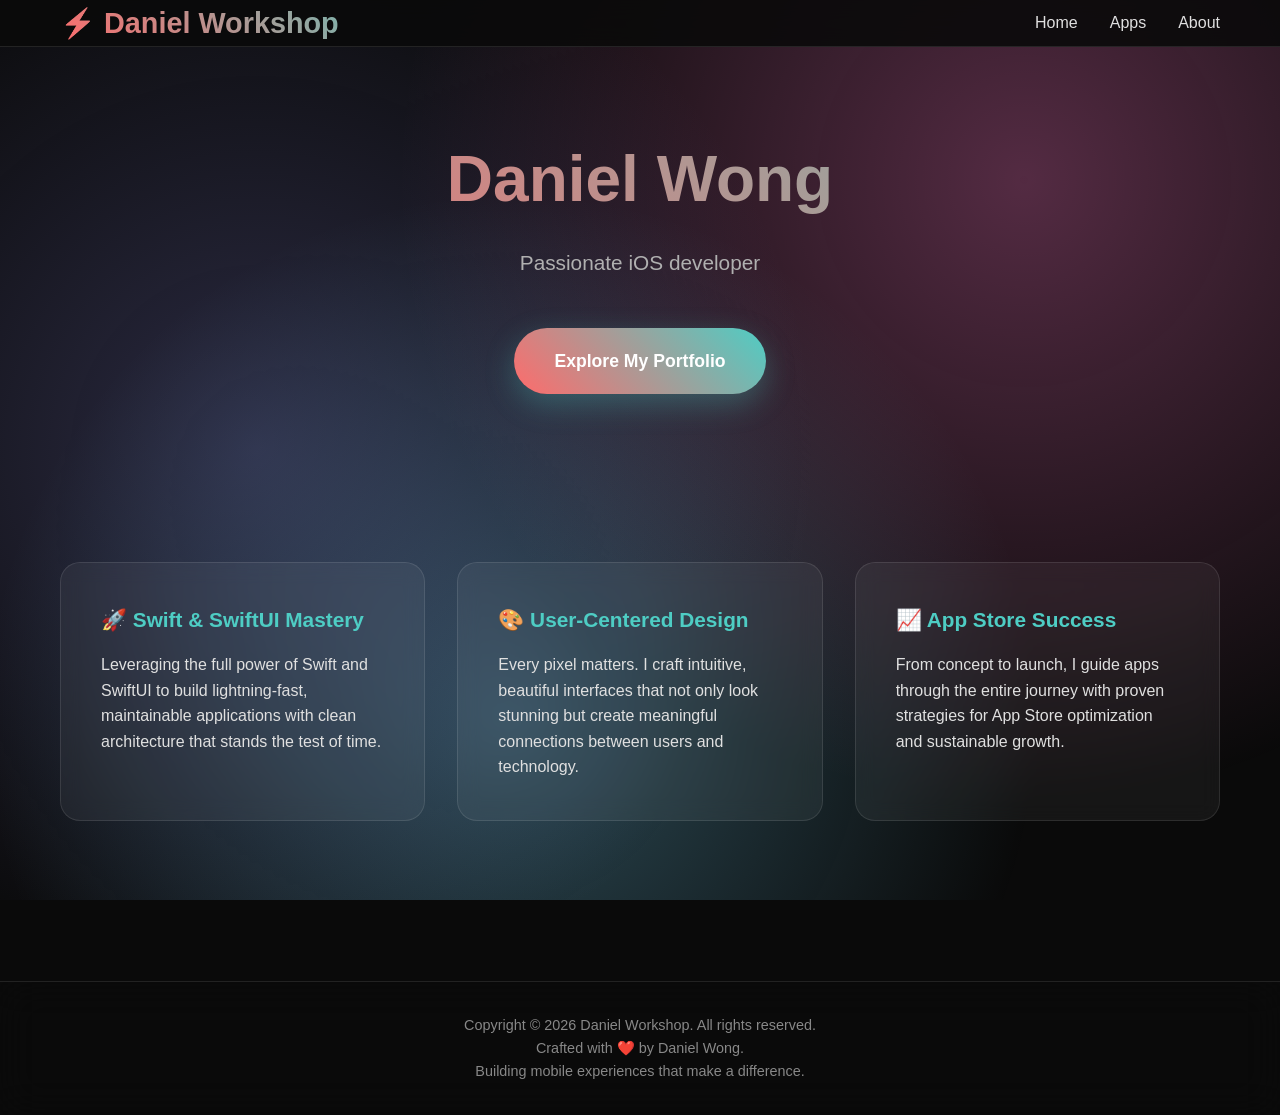
==== commit 66ee87b2: "English Idioms: Flash Card Launched." ====
--- a/index.html
+++ b/index.html
@@ -649,6 +649,7 @@
                     <a href="https://apps.apple.com/us/app/groceries-shopping-list/id6748971592" target="_blank" style="display: inline-block; overflow: hidden; border-radius: 13px; width: 250px; height: 83px;"><img src="https://tools.applemediaservices.com/api/badges/download-on-the-app-store/black/en-us?size=250x83&amp;releaseDate=1655164800&h=6b5999e8713f6e64b6dd9ee1db7d00d0" alt="Download on the App Store" style="border-radius: 13px; width: 200; height: 66px;"></a>
                 </div>
             </div>
+
             <div class="app-card scroll-reveal">
                 <div class="app-icon">
                     <img src="icons/tips-and-split.png" alt="Tip & Split App Icon" onerror="this.parentElement.classList.add('placeholder'); this.style.display='none'; this.parentElement.innerHTML+='📝';">
@@ -658,6 +659,18 @@
                     <p>The quickest and easiest way to decide how much the tip will be and how much each party will split.</p>
                     <br>
                     <a href="https://apps.apple.com/us/app/tips-split/id6748927930" target="_blank" style="display: inline-block; overflow: hidden; border-radius: 13px; width: 250px; height: 83px;"><img src="https://tools.applemediaservices.com/api/badges/download-on-the-app-store/black/en-us?size=250x83&amp;releaseDate=1655164800&h=6b5999e8713f6e64b6dd9ee1db7d00d0" alt="Download on the App Store" style="border-radius: 13px; width: 200; height: 66px;"></a>
+                </div>
+            </div>
+
+            <div class="app-card scroll-reveal">
+                <div class="app-icon">
+                    <img src="icons/english-idioms.png" alt="English Idioms: Flash Card App Icon" onerror="this.parentElement.classList.add('placeholder'); this.style.display='none'; this.parentElement.innerHTML+='📝';">
+                </div>
+                <div class="app-info">
+                    <h3>English Idioms: Flash Card</h3>
+                    <p>The easiest way to learn, practice, and remember idioms that make everyday English sound natural. With flash cards, quizzes, and smart tracking, you’ll build your idiom knowledge step by step.</p>
+                    <br>
+                    <a href="https://apps.apple.com/us/app/english-idioms-flash-card/id6749788350" target="_blank" style="display: inline-block; overflow: hidden; border-radius: 13px; width: 250px; height: 83px;"><img src="https://tools.applemediaservices.com/api/badges/download-on-the-app-store/black/en-us?size=250x83&amp;releaseDate=1655164800&h=6b5999e8713f6e64b6dd9ee1db7d00d0" alt="Download on the App Store" style="border-radius: 13px; width: 200; height: 66px;"></a>
                 </div>
             </div>
         </div>
@@ -730,8 +743,6 @@
                 </div>
             </div>
         </div>
-
-
     </main>
 
     <footer>
